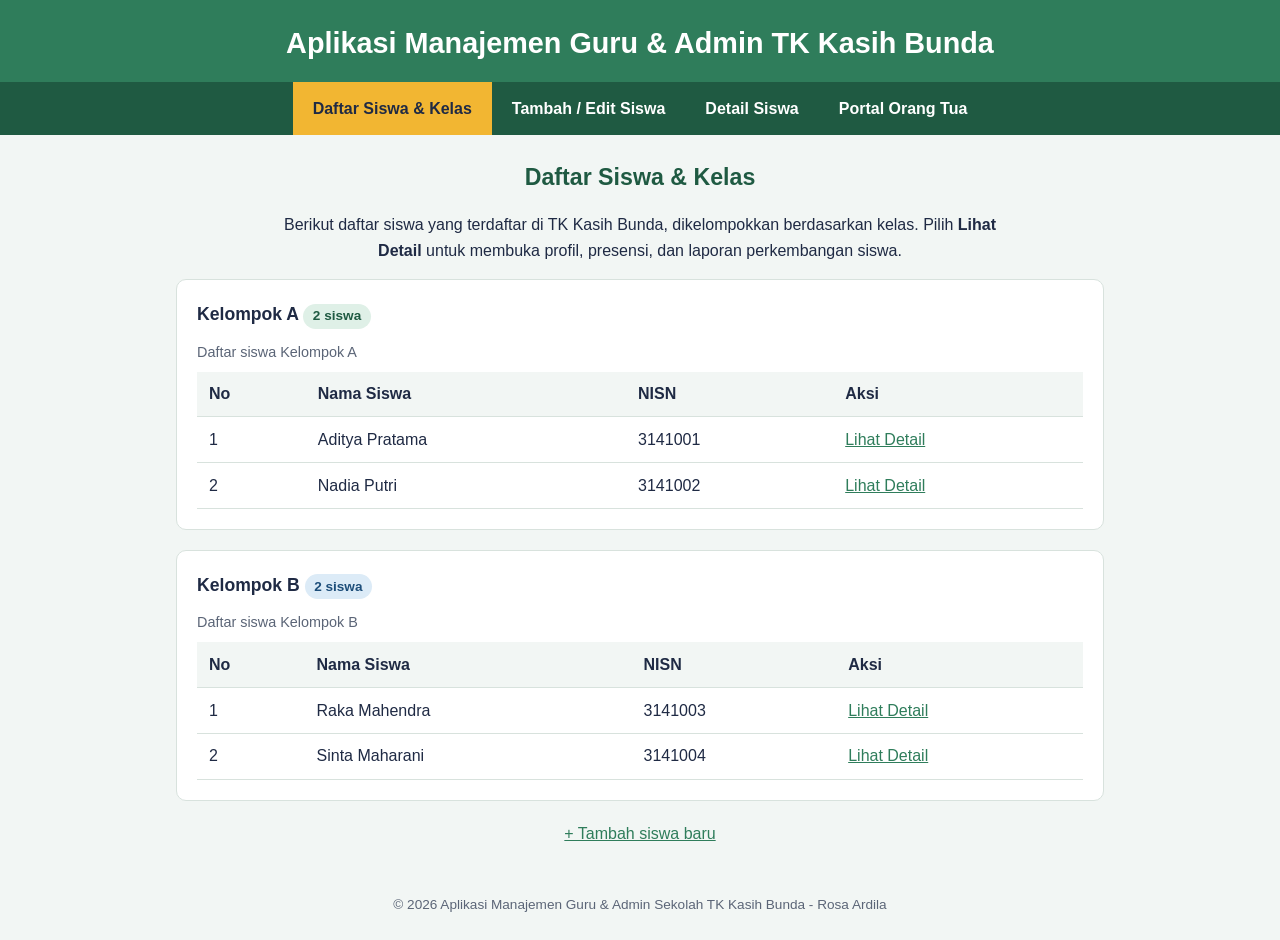
==== index.html @ 7a83cbf2 "Tambah index.html (daftar siswa dan kelas)" ====
<!DOCTYPE html>
<html lang="id">
<head>
  <meta charset="UTF-8">
  <meta name="viewport" content="width=device-width, initial-scale=1.0">
  <title>Daftar Siswa &amp; Kelas - Aplikasi Guru &amp; Admin TK Kasih Bunda</title>
  <link rel="stylesheet" href="style.css">
</head>
<body>
  <header>
    <h1>Aplikasi Manajemen Guru &amp; Admin TK Kasih Bunda</h1>
    <nav>
      <ul>
        <li><a href="index.html" class="aktif">Daftar Siswa &amp; Kelas</a></li>
        <li><a href="form.html">Tambah / Edit Siswa</a></li>
        <li><a href="detail.html">Detail Siswa</a></li>
        <li><a href="login-ortu.html">Portal Orang Tua</a></li>
      </ul>
    </nav>
  </header>

  <main>
    <article>
      <h2>Daftar Siswa &amp; Kelas</h2>
      <p>Berikut daftar siswa yang terdaftar di TK Kasih Bunda, dikelompokkan berdasarkan kelas. Pilih <strong>Lihat Detail</strong> untuk membuka profil, presensi, dan laporan perkembangan siswa.</p>

      <section>
        <h3>Kelompok A <span class="badge hijau">2 siswa</span></h3>
        <div class="bungkus-tabel">
          <table>
            <caption>Daftar siswa Kelompok A</caption>
            <thead>
              <tr>
                <th scope="col">No</th>
                <th scope="col">Nama Siswa</th>
                <th scope="col">NISN</th>
                <th scope="col">Aksi</th>
              </tr>
            </thead>
            <tbody>
              <tr>
                <td>1</td>
                <td>Aditya Pratama</td>
                <td>3141001</td>
                <td><a href="detail.html">Lihat Detail</a></td>
              </tr>
              <tr>
                <td>2</td>
                <td>Nadia Putri</td>
                <td>3141002</td>
                <td><a href="detail.html">Lihat Detail</a></td>
              </tr>
            </tbody>
          </table>
        </div>
      </section>

      <section>
        <h3>Kelompok B <span class="badge biru">2 siswa</span></h3>
        <div class="bungkus-tabel">
          <table>
            <caption>Daftar siswa Kelompok B</caption>
            <thead>
              <tr>
                <th scope="col">No</th>
                <th scope="col">Nama Siswa</th>
                <th scope="col">NISN</th>
                <th scope="col">Aksi</th>
              </tr>
            </thead>
            <tbody>
              <tr>
                <td>1</td>
                <td>Raka Mahendra</td>
                <td>3141003</td>
                <td><a href="detail.html">Lihat Detail</a></td>
              </tr>
              <tr>
                <td>2</td>
                <td>Sinta Maharani</td>
                <td>3141004</td>
                <td><a href="detail.html">Lihat Detail</a></td>
              </tr>
            </tbody>
          </table>
        </div>
      </section>

      <p><a href="form.html">+ Tambah siswa baru</a></p>
    </article>
  </main>

  <footer>
    <p>&copy; 2026 Aplikasi Manajemen Guru &amp; Admin Sekolah TK Kasih Bunda - Rosa Ardila</p>
  </footer>
</body>
</html>
---- style.css ----
/* =========================================================
   style.css — Aplikasi Manajemen Guru & Admin TK Kasih Bunda
   Tugas Minggu 3: CSS native (tanpa framework)
   Dipakai bersama oleh: index, form, detail, login-ortu, portal-ortu
   ========================================================= */

/* ---------- Identitas visual: warna ---------- */
:root {
  --hijau: #2f7d5b;         /* warna utama */
  --hijau-tua: #1f5a42;
  --hijau-muda: #dff0e7;
  --kuning: #f2b632;        /* aksen */
  --kuning-muda: #fdf0cc;
  --biru-muda: #dcebf7;
  --navy: #1f2a44;          /* teks utama */
  --abu: #5b6577;           /* teks sekunder */
  --latar: #f2f6f4;         /* background halaman */
  --putih: #ffffff;
  --garis: #d8e2dd;
}

* { box-sizing: border-box; }

/* ---------- Font properties (teks isi) ---------- */
body {
  margin: 0;
  font-family: "Nunito", "Segoe UI", Arial, sans-serif;
  font-size: 16px;
  font-weight: 400;
  line-height: 1.6;
  color: var(--navy);
  background-color: var(--latar);
}

/* ---------- Font properties (judul) ---------- */
h1 { font-size: 1.8rem;  font-weight: 800; margin: 0; }
h2 { font-size: 1.45rem; font-weight: 700; margin: 0 0 .75rem; color: var(--hijau-tua); }
h3 { font-size: 1.1rem;  font-weight: 700; margin: 0 0 .75rem; }
p  { margin: 0 0 1rem; }
a  { color: var(--hijau); }
strong { font-weight: 800; }

/* ---------- Header & navigasi (horizontal) ---------- */
header {
  background-color: var(--hijau);
  color: var(--putih);
  text-align: center;
}
header h1 {
  padding: 1.25rem 1rem 1rem;
  color: var(--putih);
}

nav { background-color: var(--hijau-tua); }
nav ul {
  list-style: none;            /* hilangkan bullet */
  margin: 0;
  padding: 0;
  display: flex;               /* menu horizontal */
  justify-content: center;
  flex-wrap: wrap;
}
nav li a {
  display: block;
  padding: .85rem 1.25rem;
  color: var(--putih);
  text-decoration: none;
  font-weight: 700;
}
nav li a:hover,
nav li a.aktif {
  background-color: var(--kuning);
  color: var(--navy);
}

/* ---------- Konten utama ---------- */
main {
  max-width: 960px;
  margin: 1.5rem auto;
  padding: 0 1rem;
}

article > h2 { text-align: center; margin-bottom: 1rem; }
article > p  { text-align: center; max-width: 720px; margin-left: auto; margin-right: auto; }

section {                       /* tiap bagian tampil sebagai kartu */
  background-color: var(--putih);
  border: 1px solid var(--garis);
  border-radius: 10px;
  padding: 1.25rem;
  margin-bottom: 1.25rem;
}
section > :last-child { margin-bottom: 0; }

/* ---------- Pengelompokan dengan <div> ---------- */
.profil {                       /* foto + tabel identitas berdampingan */
  display: flex;
  gap: 1.25rem;
  align-items: flex-start;
}
.profil .bungkus-tabel { flex: 1; }
.foto {
  border-radius: 10px;
  border: 3px solid var(--kuning);
  object-fit: cover;
}

.bungkus-tabel { overflow-x: auto; }

.galeri {
  display: flex;
  flex-wrap: wrap;
  gap: 1rem;
}

/* ---------- Pengelompokan dengan <span> (label status) ---------- */
.badge {
  display: inline-block;
  padding: .1rem .6rem;
  border-radius: 999px;
  font-size: .85rem;
  font-weight: 700;
  white-space: nowrap;
}
.badge.hijau  { background-color: var(--hijau-muda);  color: var(--hijau-tua); }
.badge.biru   { background-color: var(--biru-muda);   color: #1d4e7a; }
.badge.kuning { background-color: var(--kuning-muda); color: #7a5a00; }

/* ---------- Tabel ---------- */
table { width: 100%; border-collapse: collapse; }
caption {
  caption-side: top;
  text-align: left;
  font-size: .9rem;
  color: var(--abu);
  padding-bottom: .5rem;
}
th, td {
  padding: .6rem .75rem;
  border-bottom: 1px solid var(--garis);
  text-align: left;
}
thead th {
  background-color: var(--latar);
  font-weight: 700;
}
tbody th[scope="row"] {         /* tabel identitas: label di kiri */
  width: 38%;
  font-weight: 700;
  color: var(--abu);
}

/* ---------- Gambar & figure ---------- */
img { max-width: 100%; height: auto; display: block; }
figure { margin: 0; }
figcaption {
  font-size: .85rem;
  color: var(--abu);
  text-align: center;
  padding-top: .35rem;
}

/* ---------- Styling list (jika ada ul/ol di konten) ---------- */
main ul, main ol { padding-left: 1.5rem; }
main li { margin-bottom: .3rem; }
main li::marker { color: var(--hijau); font-weight: 800; }

/* ---------- Form ---------- */
fieldset {
  border: 1px solid var(--garis);
  border-radius: 8px;
  padding: 1rem 1.25rem .5rem;
  margin: 0 0 1.25rem;
}
legend {
  font-weight: 700;
  color: var(--hijau-tua);
  padding: 0 .5rem;
}
form br { display: none; }
form label {
  display: block;
  font-weight: 700;
  margin-bottom: .25rem;
  text-align: left;
}
input[type="text"],
input[type="password"],
input[type="tel"],
input[type="date"],
input[type="file"],
select,
textarea {
  display: block;
  width: 100%;
  padding: .6rem .75rem;
  border: 1px solid var(--garis);
  border-radius: 6px;
  background-color: var(--putih);
  font-family: inherit;
  font-size: 1rem;
  color: var(--navy);
}
input:focus, select:focus, textarea:focus {
  outline: 2px solid var(--kuning);
  border-color: var(--hijau);
}

button {
  padding: .7rem 1.5rem;
  background-color: var(--hijau);
  color: var(--putih);
  font-family: inherit;
  font-size: 1rem;
  font-weight: 700;
  border: none;
  border-radius: 6px;
  cursor: pointer;
}
button:hover { background-color: var(--hijau-tua); }
button.sekunder {
  background-color: var(--putih);
  color: var(--hijau-tua);
  border: 1px solid var(--hijau);
}
button.sekunder:hover { background-color: var(--hijau-muda); }

/* ---------- Halaman login (orang tua & guru/admin) ---------- */
.login-ortu,
.login-guru { max-width: 480px; margin: 0 auto; }
.login-ortu > p,
.login-guru > p { text-align: left; }
.login-ortu button[type="submit"],
.login-guru button[type="submit"] { width: 100%; }

/* ---------- Footer ---------- */
footer {
  text-align: center;
  font-size: .85rem;
  color: var(--abu);
  padding: 1.5rem 1rem;
}
footer p { margin: 0; }

/* =========================================================
   RESPONSIVE (@media query) — layar <= 768px
   1. Navigasi: horizontal -> vertikal
   2. Foto profil + tabel: berdampingan -> bertumpuk
   ========================================================= */
@media (max-width: 768px) {
  h1 { font-size: 1.35rem; }

  nav ul { flex-direction: column; }
  nav li a {
    text-align: center;
    border-bottom: 1px solid rgba(255, 255, 255, .15);
  }

  .profil { flex-direction: column; }
  .profil .bungkus-tabel { width: 100%; }

  tbody th[scope="row"] { width: auto; }
}
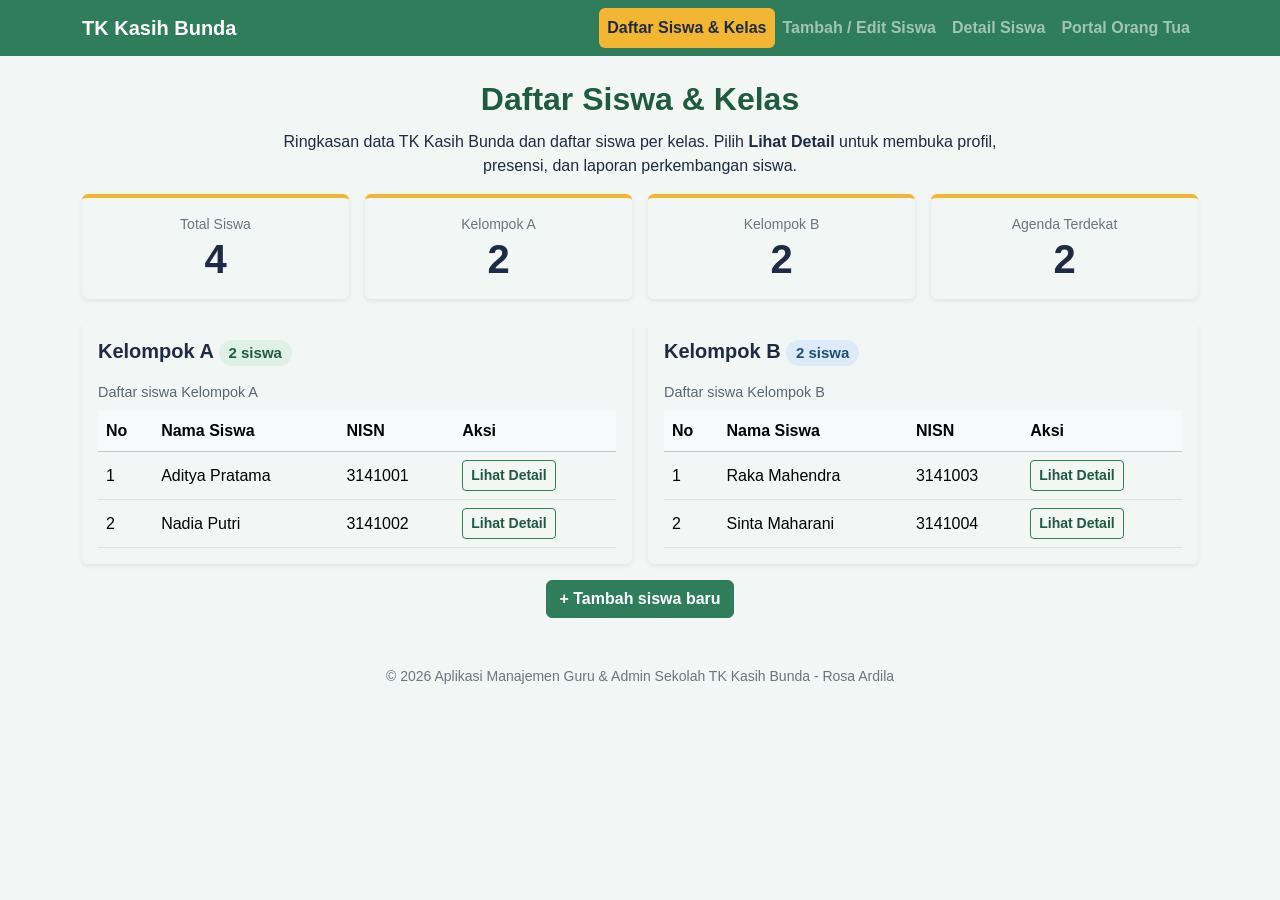
==== commit 0926f194: "Tugas 4: konversi dashboard ke Bootstrap 5 + kustomisasi tema" ====
--- a/index.html
+++ b/index.html
@@ -4,94 +4,32 @@
   <meta charset="UTF-8">
   <meta name="viewport" content="width=device-width, initial-scale=1.0">
   <title>Daftar Siswa &amp; Kelas - Aplikasi Guru &amp; Admin TK Kasih Bunda</title>
+  <link href="https://cdn.jsdelivr.net/npm/bootstrap@5.3.3/dist/css/bootstrap.min.css" rel="stylesheet">
   <link rel="stylesheet" href="style.css">
 </head>
 <body>
   <header>
-    <h1>Aplikasi Manajemen Guru &amp; Admin TK Kasih Bunda</h1>
-    <nav>
-      <ul>
-        <li><a href="index.html" class="aktif">Daftar Siswa &amp; Kelas</a></li>
-        <li><a href="form.html">Tambah / Edit Siswa</a></li>
-        <li><a href="detail.html">Detail Siswa</a></li>
-        <li><a href="login-ortu.html">Portal Orang Tua</a></li>
-      </ul>
+    <nav class="navbar navbar-expand-lg navbar-dark bg-hijau sticky-top">
+      <div class="container">
+        <a class="navbar-brand fw-bold" href="#">TK Kasih Bunda</a>
+        <button class="navbar-toggler" type="button" data-bs-toggle="collapse" data-bs-target="#menuUtama" aria-controls="menuUtama" aria-expanded="false" aria-label="Buka menu">
+          <span class="navbar-toggler-icon"></span>
+        </button>
+        <div class="collapse navbar-collapse" id="menuUtama">
+          <ul class="navbar-nav ms-auto"><li class="nav-item"><a class="nav-link active" href="index.html">Daftar Siswa &amp; Kelas</a></li><li class="nav-item"><a class="nav-link" href="form.html">Tambah / Edit Siswa</a></li><li class="nav-item"><a class="nav-link" href="detail.html">Detail Siswa</a></li><li class="nav-item"><a class="nav-link" href="login-ortu.html">Portal Orang Tua</a></li></ul>
+        </div>
+      </div>
     </nav>
   </header>
 
-  <main>
-    <article>
-      <h2>Daftar Siswa &amp; Kelas</h2>
-      <p>Berikut daftar siswa yang terdaftar di TK Kasih Bunda, dikelompokkan berdasarkan kelas. Pilih <strong>Lihat Detail</strong> untuk membuka profil, presensi, dan laporan perkembangan siswa.</p>
-
-      <section>
-        <h3>Kelompok A <span class="badge hijau">2 siswa</span></h3>
-        <div class="bungkus-tabel">
-          <table>
-            <caption>Daftar siswa Kelompok A</caption>
-            <thead>
-              <tr>
-                <th scope="col">No</th>
-                <th scope="col">Nama Siswa</th>
-                <th scope="col">NISN</th>
-                <th scope="col">Aksi</th>
-              </tr>
-            </thead>
-            <tbody>
-              <tr>
-                <td>1</td>
-                <td>Aditya Pratama</td>
-                <td>3141001</td>
-                <td><a href="detail.html">Lihat Detail</a></td>
-              </tr>
-              <tr>
-                <td>2</td>
-                <td>Nadia Putri</td>
-                <td>3141002</td>
-                <td><a href="detail.html">Lihat Detail</a></td>
-              </tr>
-            </tbody>
-          </table>
-        </div>
-      </section>
-
-      <section>
-        <h3>Kelompok B <span class="badge biru">2 siswa</span></h3>
-        <div class="bungkus-tabel">
-          <table>
-            <caption>Daftar siswa Kelompok B</caption>
-            <thead>
-              <tr>
-                <th scope="col">No</th>
-                <th scope="col">Nama Siswa</th>
-                <th scope="col">NISN</th>
-                <th scope="col">Aksi</th>
-              </tr>
-            </thead>
-            <tbody>
-              <tr>
-                <td>1</td>
-                <td>Raka Mahendra</td>
-                <td>3141003</td>
-                <td><a href="detail.html">Lihat Detail</a></td>
-              </tr>
-              <tr>
-                <td>2</td>
-                <td>Sinta Maharani</td>
-                <td>3141004</td>
-                <td><a href="detail.html">Lihat Detail</a></td>
-              </tr>
-            </tbody>
-          </table>
-        </div>
-      </section>
-
-      <p><a href="form.html">+ Tambah siswa baru</a></p>
-    </article>
+  <main class="container my-4">
+<h2 class="text-center">Daftar Siswa &amp; Kelas</h2><p class="text-center mx-auto lead-teks">Ringkasan data TK Kasih Bunda dan daftar siswa per kelas. Pilih <strong>Lihat Detail</strong> untuk membuka profil, presensi, dan laporan perkembangan siswa.</p><div class="row g-3 mb-4"><div class="col-6 col-lg-3"><div class="card stat shadow-sm border-0 h-100"><div class="card-body text-center"><div class="small text-secondary">Total Siswa</div><div class="display-6 fw-bold">4</div></div></div></div><div class="col-6 col-lg-3"><div class="card stat shadow-sm border-0 h-100"><div class="card-body text-center"><div class="small text-secondary">Kelompok A</div><div class="display-6 fw-bold">2</div></div></div></div><div class="col-6 col-lg-3"><div class="card stat shadow-sm border-0 h-100"><div class="card-body text-center"><div class="small text-secondary">Kelompok B</div><div class="display-6 fw-bold">2</div></div></div></div><div class="col-6 col-lg-3"><div class="card stat shadow-sm border-0 h-100"><div class="card-body text-center"><div class="small text-secondary">Agenda Terdekat</div><div class="display-6 fw-bold">2</div></div></div></div></div><div class="row g-3 mb-3"><div class="col-12 col-lg-6"><div class="card shadow-sm border-0 h-100"><div class="card-body"><h3 class="h5 fw-bold mb-3">Kelompok A <span class="badge rounded-pill hijau">2 siswa</span></h3><div class="table-responsive"><table class="table table-hover align-middle mb-0"><caption>Daftar siswa Kelompok A</caption><thead class="table-light"><tr><th scope="col">No</th><th scope="col">Nama Siswa</th><th scope="col">NISN</th><th scope="col">Aksi</th></tr></thead><tbody><tr><td>1</td><td>Aditya Pratama</td><td>3141001</td><td><a class="btn btn-sm btn-outline-hijau" href="detail.html">Lihat Detail</a></td></tr><tr><td>2</td><td>Nadia Putri</td><td>3141002</td><td><a class="btn btn-sm btn-outline-hijau" href="detail.html">Lihat Detail</a></td></tr></tbody></table></div></div></div></div><div class="col-12 col-lg-6"><div class="card shadow-sm border-0 h-100"><div class="card-body"><h3 class="h5 fw-bold mb-3">Kelompok B <span class="badge rounded-pill biru">2 siswa</span></h3><div class="table-responsive"><table class="table table-hover align-middle mb-0"><caption>Daftar siswa Kelompok B</caption><thead class="table-light"><tr><th scope="col">No</th><th scope="col">Nama Siswa</th><th scope="col">NISN</th><th scope="col">Aksi</th></tr></thead><tbody><tr><td>1</td><td>Raka Mahendra</td><td>3141003</td><td><a class="btn btn-sm btn-outline-hijau" href="detail.html">Lihat Detail</a></td></tr><tr><td>2</td><td>Sinta Maharani</td><td>3141004</td><td><a class="btn btn-sm btn-outline-hijau" href="detail.html">Lihat Detail</a></td></tr></tbody></table></div></div></div></div></div><p class="text-center"><a class="btn btn-hijau" href="form.html">+ Tambah siswa baru</a></p>
   </main>
 
-  <footer>
-    <p>&copy; 2026 Aplikasi Manajemen Guru &amp; Admin Sekolah TK Kasih Bunda - Rosa Ardila</p>
+  <footer class="text-center small text-secondary py-4">
+    <p class="mb-0">© 2026 Aplikasi Manajemen Guru &amp; Admin Sekolah TK Kasih Bunda - Rosa Ardila</p>
   </footer>
+
+  <script src="https://cdn.jsdelivr.net/npm/bootstrap@5.3.3/dist/js/bootstrap.bundle.min.js"></script>
 </body>
 </html>
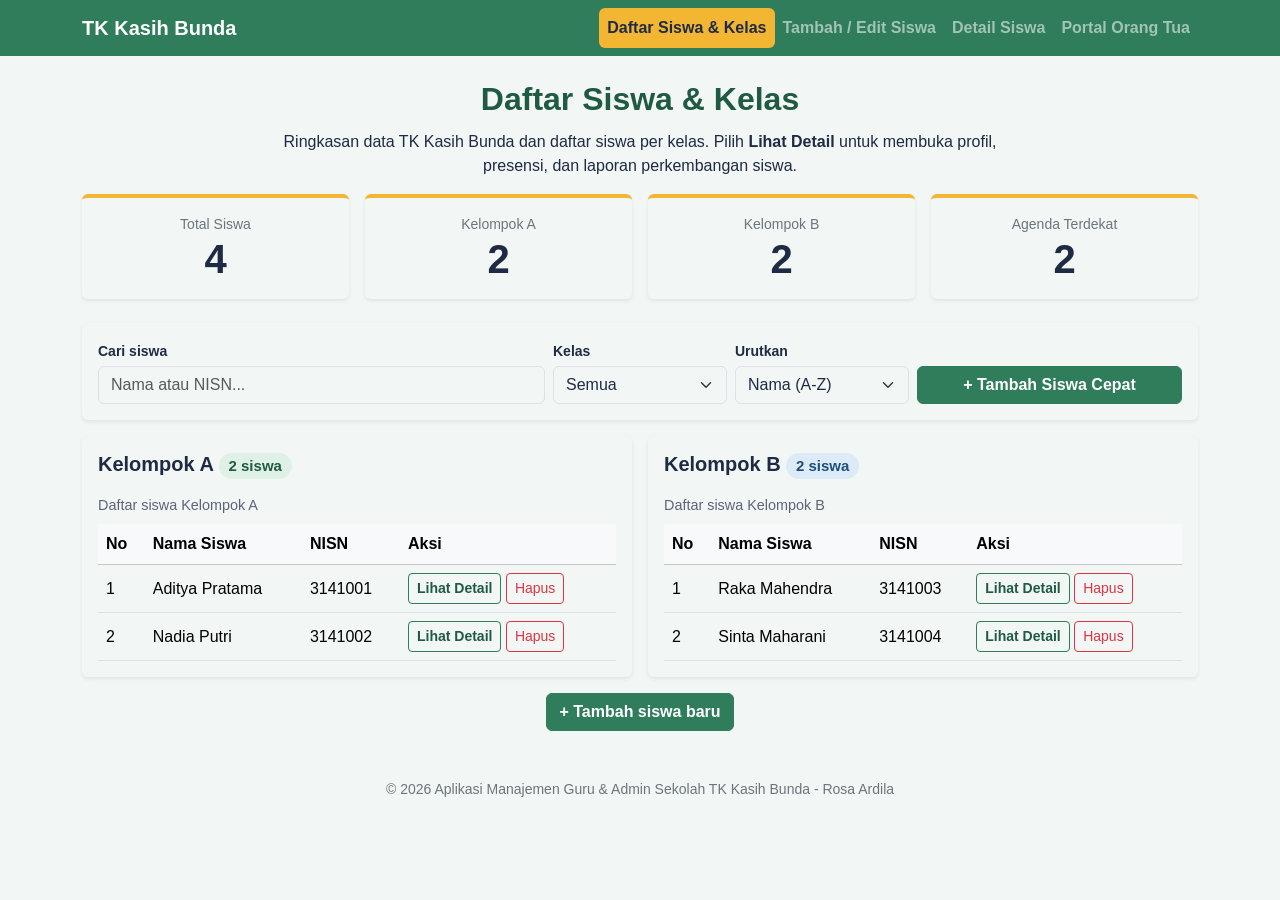
==== commit bafc8067: "Tugas 5: interaksi jQuery daftar siswa (cari, filter, tambah, hapus)" ====
--- a/index.html
+++ b/index.html
@@ -23,7 +23,23 @@
   </header>
 
   <main class="container my-4">
-<h2 class="text-center">Daftar Siswa &amp; Kelas</h2><p class="text-center mx-auto lead-teks">Ringkasan data TK Kasih Bunda dan daftar siswa per kelas. Pilih <strong>Lihat Detail</strong> untuk membuka profil, presensi, dan laporan perkembangan siswa.</p><div class="row g-3 mb-4"><div class="col-6 col-lg-3"><div class="card stat shadow-sm border-0 h-100"><div class="card-body text-center"><div class="small text-secondary">Total Siswa</div><div class="display-6 fw-bold">4</div></div></div></div><div class="col-6 col-lg-3"><div class="card stat shadow-sm border-0 h-100"><div class="card-body text-center"><div class="small text-secondary">Kelompok A</div><div class="display-6 fw-bold">2</div></div></div></div><div class="col-6 col-lg-3"><div class="card stat shadow-sm border-0 h-100"><div class="card-body text-center"><div class="small text-secondary">Kelompok B</div><div class="display-6 fw-bold">2</div></div></div></div><div class="col-6 col-lg-3"><div class="card stat shadow-sm border-0 h-100"><div class="card-body text-center"><div class="small text-secondary">Agenda Terdekat</div><div class="display-6 fw-bold">2</div></div></div></div></div><div class="row g-3 mb-3"><div class="col-12 col-lg-6"><div class="card shadow-sm border-0 h-100"><div class="card-body"><h3 class="h5 fw-bold mb-3">Kelompok A <span class="badge rounded-pill hijau">2 siswa</span></h3><div class="table-responsive"><table class="table table-hover align-middle mb-0"><caption>Daftar siswa Kelompok A</caption><thead class="table-light"><tr><th scope="col">No</th><th scope="col">Nama Siswa</th><th scope="col">NISN</th><th scope="col">Aksi</th></tr></thead><tbody><tr><td>1</td><td>Aditya Pratama</td><td>3141001</td><td><a class="btn btn-sm btn-outline-hijau" href="detail.html">Lihat Detail</a></td></tr><tr><td>2</td><td>Nadia Putri</td><td>3141002</td><td><a class="btn btn-sm btn-outline-hijau" href="detail.html">Lihat Detail</a></td></tr></tbody></table></div></div></div></div><div class="col-12 col-lg-6"><div class="card shadow-sm border-0 h-100"><div class="card-body"><h3 class="h5 fw-bold mb-3">Kelompok B <span class="badge rounded-pill biru">2 siswa</span></h3><div class="table-responsive"><table class="table table-hover align-middle mb-0"><caption>Daftar siswa Kelompok B</caption><thead class="table-light"><tr><th scope="col">No</th><th scope="col">Nama Siswa</th><th scope="col">NISN</th><th scope="col">Aksi</th></tr></thead><tbody><tr><td>1</td><td>Raka Mahendra</td><td>3141003</td><td><a class="btn btn-sm btn-outline-hijau" href="detail.html">Lihat Detail</a></td></tr><tr><td>2</td><td>Sinta Maharani</td><td>3141004</td><td><a class="btn btn-sm btn-outline-hijau" href="detail.html">Lihat Detail</a></td></tr></tbody></table></div></div></div></div></div><p class="text-center"><a class="btn btn-hijau" href="form.html">+ Tambah siswa baru</a></p>
+<div id="notifikasi" class="alert" role="alert" style="display:none"></div>
+<h2 class="text-center">Daftar Siswa &amp; Kelas</h2><p class="text-center mx-auto lead-teks">Ringkasan data TK Kasih Bunda dan daftar siswa per kelas. Pilih <strong>Lihat Detail</strong> untuk membuka profil, presensi, dan laporan perkembangan siswa.</p><div class="row g-3 mb-4"><div class="col-6 col-lg-3"><div class="card stat shadow-sm border-0 h-100"><div class="card-body text-center"><div class="small text-secondary">Total Siswa</div><div class="display-6 fw-bold" id="stat-total">4</div></div></div></div><div class="col-6 col-lg-3"><div class="card stat shadow-sm border-0 h-100"><div class="card-body text-center"><div class="small text-secondary">Kelompok A</div><div class="display-6 fw-bold" id="stat-a">2</div></div></div></div><div class="col-6 col-lg-3"><div class="card stat shadow-sm border-0 h-100"><div class="card-body text-center"><div class="small text-secondary">Kelompok B</div><div class="display-6 fw-bold" id="stat-b">2</div></div></div></div><div class="col-6 col-lg-3"><div class="card stat shadow-sm border-0 h-100"><div class="card-body text-center"><div class="small text-secondary">Agenda Terdekat</div><div class="display-6 fw-bold" id="stat-agenda">2</div></div></div></div></div><div class="card shadow-sm border-0 mb-3"><div class="card-body">
+<div class="row g-2 align-items-end">
+<div class="col-12 col-md-5"><label for="cari-siswa" class="form-label small mb-1">Cari siswa</label><input type="search" id="cari-siswa" class="form-control" placeholder="Nama atau NISN..."></div>
+<div class="col-6 col-md-2"><label for="filter-kelas" class="form-label small mb-1">Kelas</label><select id="filter-kelas" class="form-select"><option value="semua">Semua</option><option value="A">Kelompok A</option><option value="B">Kelompok B</option></select></div>
+<div class="col-6 col-md-2"><label for="urut-siswa" class="form-label small mb-1">Urutkan</label><select id="urut-siswa" class="form-select"><option value="nama">Nama (A-Z)</option><option value="nisn">NISN</option></select></div>
+<div class="col-12 col-md-3 d-grid"><button type="button" id="btn-toggle-form" class="btn btn-hijau">+ Tambah Siswa Cepat</button></div>
+</div>
+<form id="form-cepat" class="mt-3" style="display:none" novalidate>
+<div class="row g-2 align-items-end">
+<div class="col-12 col-md-4"><label for="cepat-nama" class="form-label small mb-1">Nama Lengkap</label><input type="text" id="cepat-nama" class="form-control" placeholder="Nama siswa"></div>
+<div class="col-6 col-md-3"><label for="cepat-nisn" class="form-label small mb-1">NISN</label><input type="text" id="cepat-nisn" class="form-control" placeholder="7-10 digit"></div>
+<div class="col-6 col-md-3"><label for="cepat-kelas" class="form-label small mb-1">Kelas</label><select id="cepat-kelas" class="form-select"><option value="">-- Pilih --</option><option value="A">Kelompok A</option><option value="B">Kelompok B</option></select></div>
+<div class="col-12 col-md-2 d-grid"><button type="submit" class="btn btn-hijau">Simpan</button></div>
+</div></form>
+</div></div>
+<div class="row g-3 mb-3"><div class="col-12 col-lg-6"><div class="card shadow-sm border-0 h-100"><div class="card-body"><h3 class="h5 fw-bold mb-3">Kelompok A <span class="badge rounded-pill hijau" id="badge-a">2 siswa</span></h3><div class="table-responsive"><table class="table table-hover align-middle mb-0"><caption>Daftar siswa Kelompok A</caption><thead class="table-light"><tr><th scope="col">No</th><th scope="col">Nama Siswa</th><th scope="col">NISN</th><th scope="col">Aksi</th></tr></thead><tbody id="tbody-kelompok-a"></tbody></table></div></div></div></div><div class="col-12 col-lg-6"><div class="card shadow-sm border-0 h-100"><div class="card-body"><h3 class="h5 fw-bold mb-3">Kelompok B <span class="badge rounded-pill biru" id="badge-b">2 siswa</span></h3><div class="table-responsive"><table class="table table-hover align-middle mb-0"><caption>Daftar siswa Kelompok B</caption><thead class="table-light"><tr><th scope="col">No</th><th scope="col">Nama Siswa</th><th scope="col">NISN</th><th scope="col">Aksi</th></tr></thead><tbody id="tbody-kelompok-b"></tbody></table></div></div></div></div></div><p class="text-center"><a class="btn btn-hijau" href="form.html">+ Tambah siswa baru</a></p>
   </main>
 
   <footer class="text-center small text-secondary py-4">
@@ -31,5 +47,7 @@
   </footer>
 
   <script src="https://cdn.jsdelivr.net/npm/bootstrap@5.3.3/dist/js/bootstrap.bundle.min.js"></script>
+  <script src="https://code.jquery.com/jquery-3.7.1.min.js"></script>
+  <script src="script.js"></script>
 </body>
 </html>
